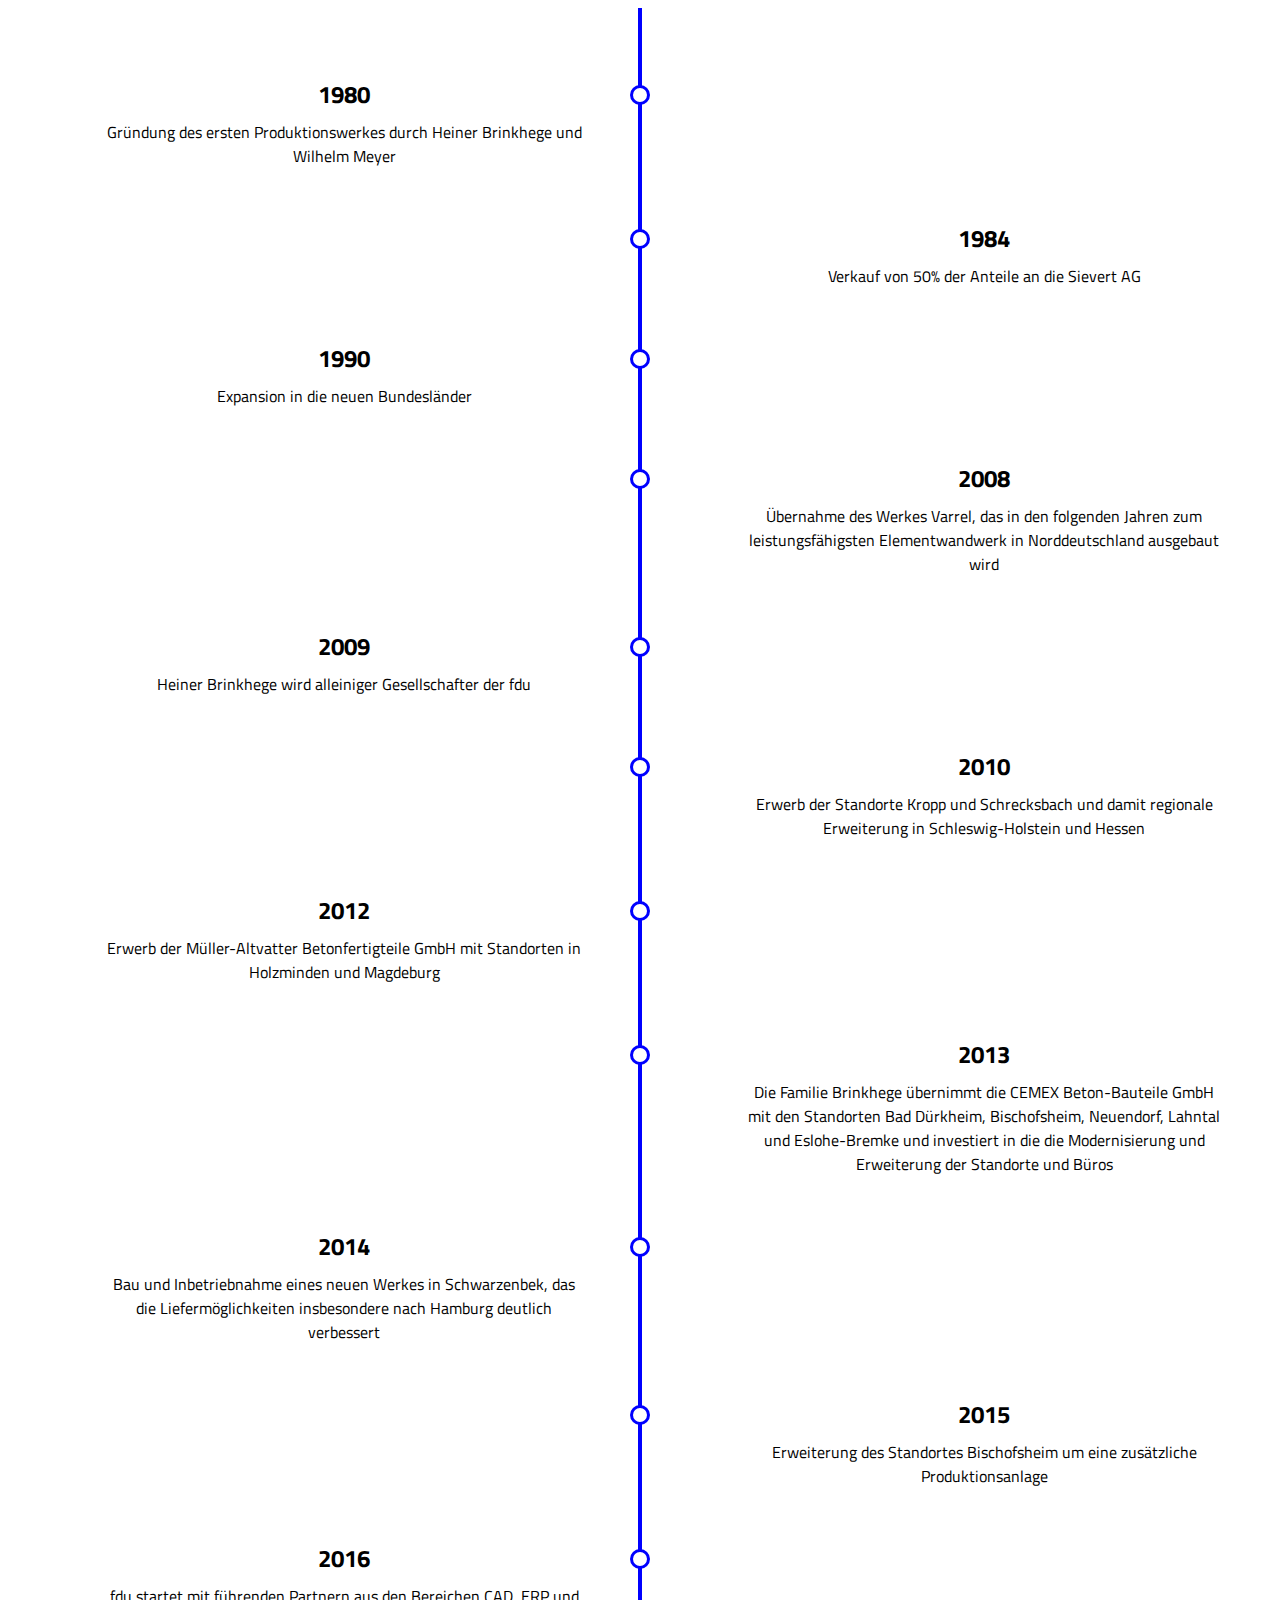
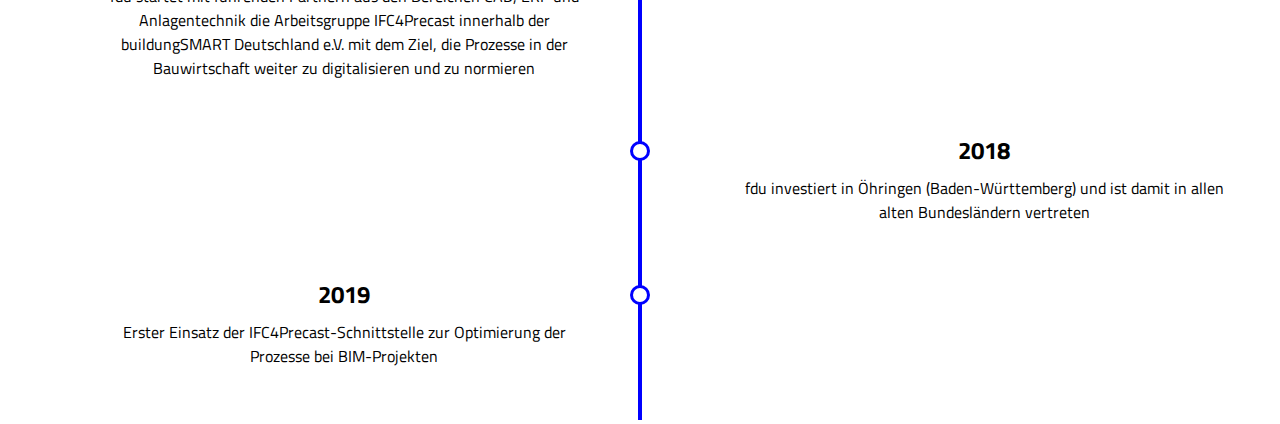
==== timeline.html @ 6816e829 "Text updated" ====
<!DOCTYPE html>
<html lang="en">
  <head>
    <meta charset="UTF-8" />
    <meta name="viewport" content="width=device-width, initial-scale=1.0" />
    <link
      href="https://fonts.googleapis.com/css2?family=Titillium+Web&display=swap"
      rel="stylesheet"
    />
    <link rel="stylesheet" href="timeline.css" />
    <title>Timeline fdu</title>
  </head>
  <body>
    <div class="timeline">
      <span class="timeline__item--circle"></span>
      <div class="timeline__item">
        <h3 class="timeline__year">1980</h3>
        <p class="timeline__text">
          Gründung des ersten Produktionswerkes durch Heiner Brinkhege und
          Wilhelm Meyer
        </p>
      </div>

      <span class="timeline__item--circle"></span>
      <div class="timeline__item">
        <h3 class="timeline__year">1984</h3>
        <p class="timeline__text">
          Verkauf von 50% der Anteile an die Sievert AG
        </p>
      </div>

      <span class="timeline__item--circle"></span>
      <div class="timeline__item">
        <h3 class="timeline__year">1990</h3>
        <p class="timeline__text">
          Expansion in die neuen Bundesländer
        </p>
      </div>

      <span class="timeline__item--circle"></span>
      <div class="timeline__item">
        <h3 class="timeline__year">2008</h3>
        <p class="timeline__text">
          Übernahme des Werkes Varrel, das in den folgenden Jahren zum
          leistungsfähigsten Elementwandwerk in Norddeutschland ausgebaut wird
        </p>
      </div>

      <span class="timeline__item--circle"></span>
      <div class="timeline__item">
        <h3 class="timeline__year">2009</h3>
        <p class="timeline__text">
          Heiner Brinkhege wird alleiniger Gesellschafter der fdu
        </p>
      </div>

      <span class="timeline__item--circle"></span>
      <div class="timeline__item">
        <h3 class="timeline__year">2010</h3>
        <p class="timeline__text">
          Erwerb der Standorte Kropp und Schrecksbach und damit regionale
          Erweiterung in Schleswig-Holstein und Hessen
        </p>
      </div>

      <span class="timeline__item--circle"></span>
      <div class="timeline__item">
        <h3 class="timeline__year">2012</h3>
        <p class="timeline__text">
          Erwerb der Müller-Altvatter Betonfertigteile GmbH mit Standorten in
          Holzminden und Magdeburg
        </p>
      </div>

      <span class="timeline__item--circle"></span>
      <div class="timeline__item">
        <h3 class="timeline__year">2013</h3>
        <p class="timeline__text">
          Die Familie Brinkhege übernimmt die CEMEX Beton-Bauteile GmbH mit den
          Standorten Bad Dürkheim, Bischofsheim, Neuendorf, Lahntal und
          Eslohe-Bremke und investiert in die die Modernisierung und Erweiterung
          der Standorte und Büros
        </p>
      </div>

      <span class="timeline__item--circle"></span>
      <div class="timeline__item">
        <h3 class="timeline__year">2014</h3>
        <p class="timeline__text">
          Bau und Inbetriebnahme eines neuen Werkes in Schwarzenbek, das die
          Liefermöglichkeiten insbesondere nach Hamburg deutlich verbessert
        </p>
      </div>

      <span class="timeline__item--circle"></span>
      <div class="timeline__item">
        <h3 class="timeline__year">2015</h3>
        <p class="timeline__text">
          Erweiterung des Standortes Bischofsheim um eine zusätzliche
          Produktionsanlage
        </p>
      </div>

      <span class="timeline__item--circle"></span>
      <div class="timeline__item">
        <h3 class="timeline__year">2016</h3>
        <p class="timeline__text">
          fdu startet mit führenden Partnern aus den Bereichen CAD, ERP und
          Anlagentechnik die Arbeitsgruppe IFC4Precast innerhalb der
          buildungSMART Deutschland e.V. mit dem Ziel, die Prozesse in der
          Bauwirtschaft weiter zu digitalisieren und zu normieren
        </p>
      </div>

      <span class="timeline__item--circle"></span>
      <div class="timeline__item">
        <h3 class="timeline__year">2018</h3>
        <p class="timeline__text">
          fdu investiert in Öhringen (Baden-Württemberg) und ist damit in allen
          alten Bundesländern vertreten
        </p>
      </div>

      <span class="timeline__item--circle"></span>
      <div class="timeline__item">
        <h3 class="timeline__year">2019</h3>
        <p class="timeline__text">
          Erster Einsatz der IFC4Precast-Schnittstelle zur Optimierung der
          Prozesse bei BIM-Projekten
        </p>
      </div>
    </div>
  </body>
</html>
---- timeline.css ----
* {
  box-sizing: border-box;
}
body {
  color: black;
  font-family: "Titillium Web", sans-serif;
}
.timeline {
  position: relative;
  padding: 1rem;
  margin: 0 auto;
  max-width: 1300px;
}
.timeline:before {
  content: "";
  position: absolute;
  height: 100%;
  border: 2px solid blue;
  left: 40px;
  top: 0;
}
.timeline:after {
  content: "";
  display: table;
  clear: both;
}
@media screen and (min-width: 700px) {
  .timeline {
    text-align: center;
    padding: 2rem;
  }
  .timeline:before {
    left: calc(50% - 2px);
    right: auto;
  }
}
.timeline__item {
  position: relative;
  margin: 1rem;
  padding-left: 3rem;
  clear: both;
}
.timeline__item:after,
.timeline__item:before {
  content: "";
  position: absolute;
}

@media screen and (min-width: 700px) {
  .timeline__item {
    width: 44%;
    margin: 1rem;
  }
  .timeline__item:nth-of-type(2n) {
    float: right;
    margin: 1rem;
  }
  /* .timeline__item:nth-of-type(2n):before {
    right: auto;
    left: -10px;
  } */
}
.timeline__item--circle {
  display: block;
  position: relative;
  margin: 0rem 3rem 0rem 1rem;
  clear: both;
  border: 3px solid blue;
  border-radius: 100%;
  background-color: #fff;
  width: 20px;
  height: 20px;
  z-index: 200;
  top: 45px;
}
.timeline__item--circle:before {
  display: none;
}
@media screen and (min-width: 700px) {
  .timeline__item--circle {
    text-align: center;
    margin: 0 auto;
  }
  .timeline__item--circle:nth-of-type(2n) {
    float: none;
    margin: 0 auto;
  }
}

.timeline__year {
  margin: 0;
  font-size: 1.5em;
}
.timeline__text {
  margin: 0.5rem 0 0;
}
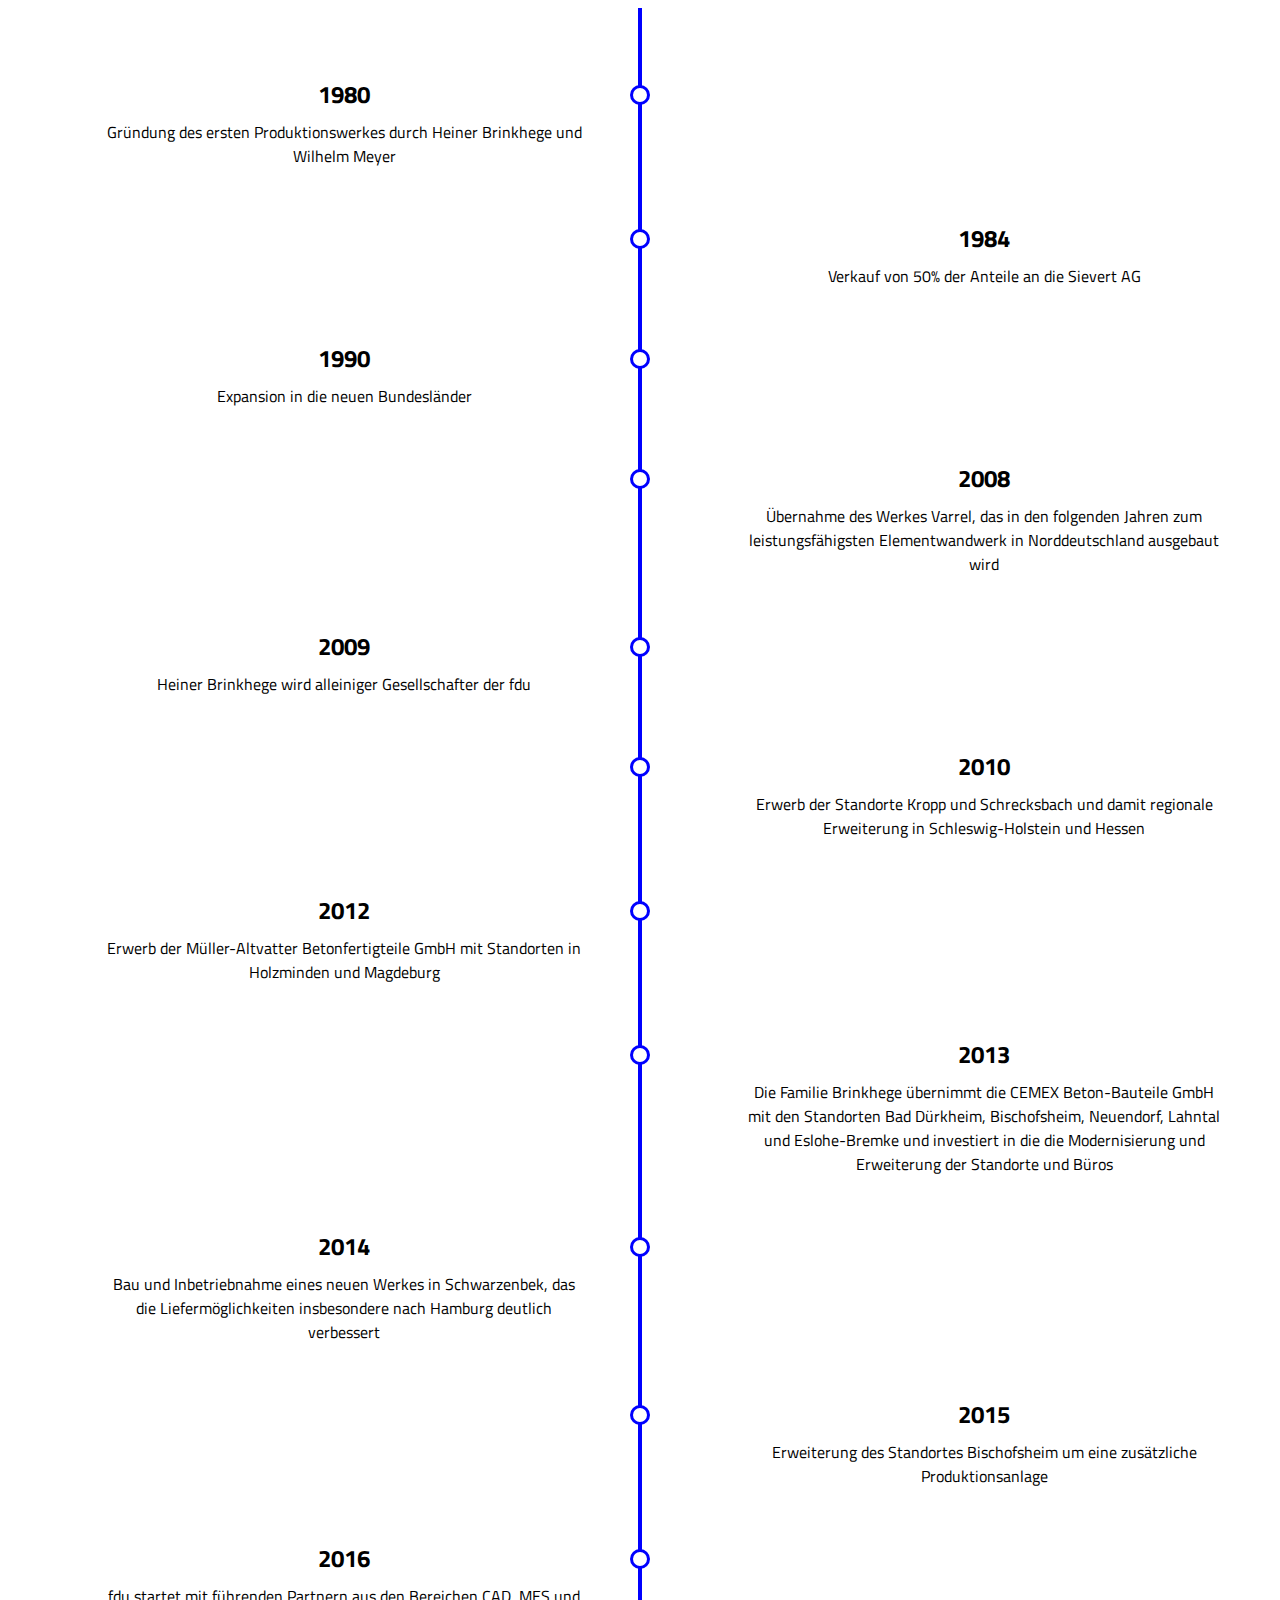
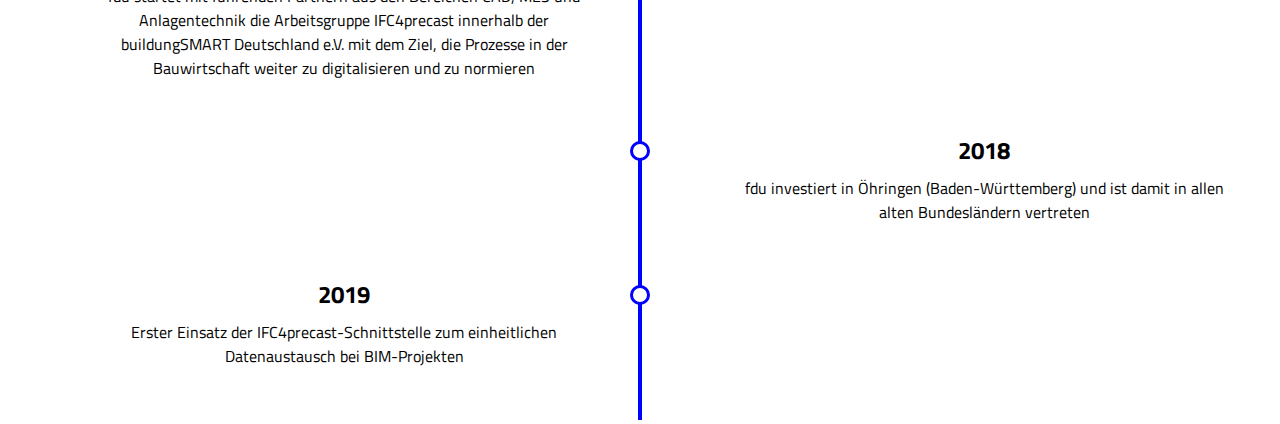
==== commit ba638f29: "updated text" ====
--- a/timeline.html
+++ b/timeline.html
@@ -105,8 +105,8 @@
       <div class="timeline__item">
         <h3 class="timeline__year">2016</h3>
         <p class="timeline__text">
-          fdu startet mit führenden Partnern aus den Bereichen CAD, ERP und
-          Anlagentechnik die Arbeitsgruppe IFC4Precast innerhalb der
+          fdu startet mit führenden Partnern aus den Bereichen CAD, MES und
+          Anlagentechnik die Arbeitsgruppe IFC4precast innerhalb der
           buildungSMART Deutschland e.V. mit dem Ziel, die Prozesse in der
           Bauwirtschaft weiter zu digitalisieren und zu normieren
         </p>
@@ -125,8 +125,8 @@
       <div class="timeline__item">
         <h3 class="timeline__year">2019</h3>
         <p class="timeline__text">
-          Erster Einsatz der IFC4Precast-Schnittstelle zur Optimierung der
-          Prozesse bei BIM-Projekten
+          Erster Einsatz der IFC4precast-Schnittstelle zum einheitlichen
+          Datenaustausch bei BIM-Projekten
         </p>
       </div>
     </div>
